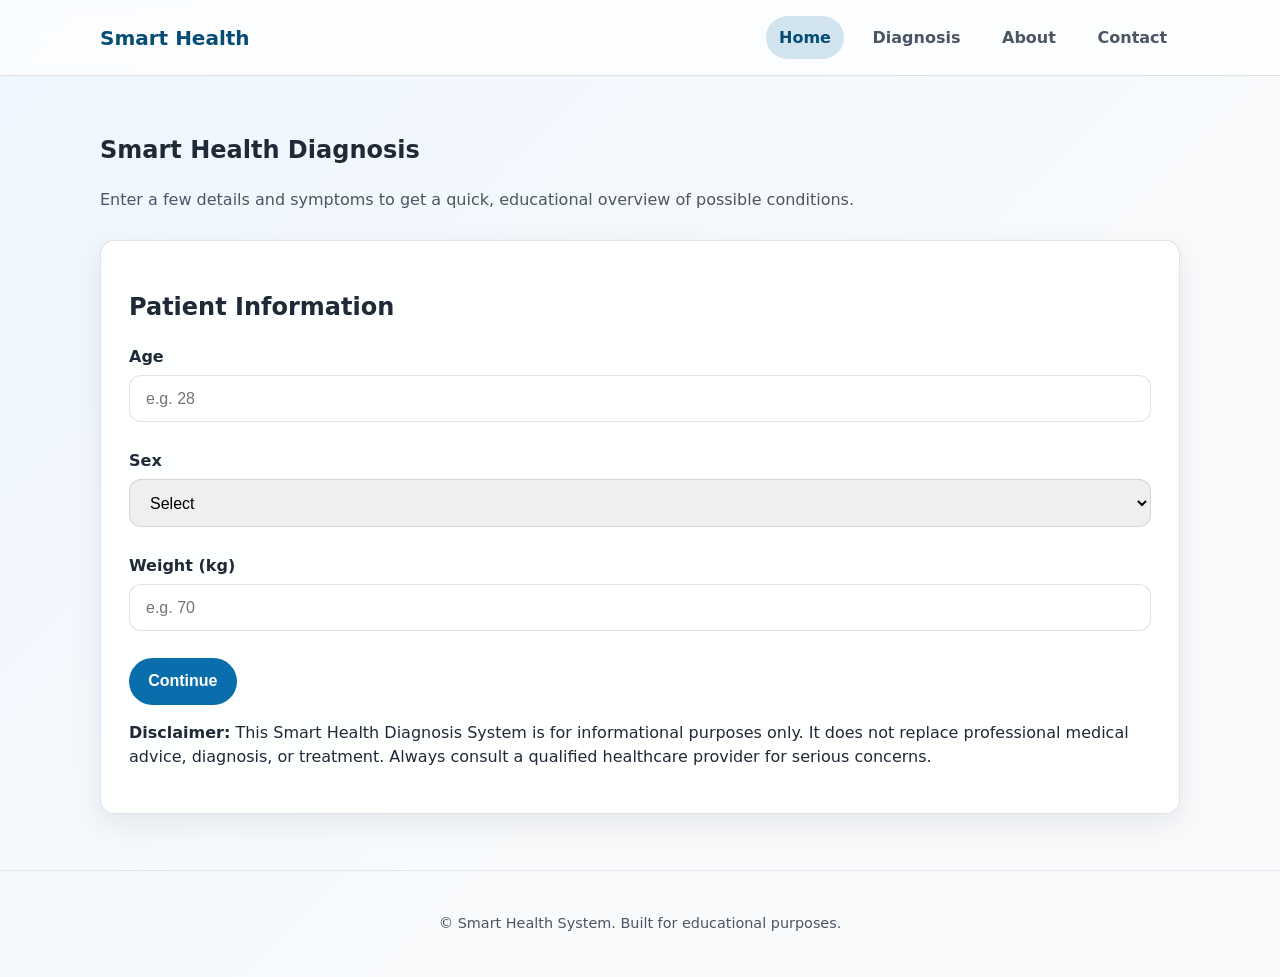
==== index.html @ c94cb052 "First save of my assignment files" ====
<!DOCTYPE html>
<html>
<head>
<title>Smart Health System</title>
<link rel="stylesheet" href="style.css">
</head>

<body>
  <div class="bg-slideshow">
    <div class="bg-slide"></div>
    <div class="bg-slide"></div>
    <div class="bg-slide"></div>
    <div class="bg-slide"></div>
    <div class="bg-slide"></div>
  </div>
  <div class="page-content">
  <header class="site-header">
    <div class="container header-inner">
      <a href="index.html" class="brand">
        <span class="brand-name">Smart Health</span>
      </a>

      <nav class="primary-nav" aria-label="Primary">
        <a href="index.html" class="active">Home</a>
        <a href="index2.html">Diagnosis</a>
        <a href="about.html">About</a>
        <a href="contact.html">Contact</a>
      </nav>
    </div>
  </header>

  <main class="container">
    <section class="hero">
      <h1>Smart Health Diagnosis</h1>
      <p class="lead">Enter a few details and symptoms to get a quick, educational overview of possible conditions.</p>
    </section>

    <section class="panel" aria-labelledby="patient-info-heading">
      <h2 id="patient-info-heading">Patient Information</h2>

      <form id="patientForm" novalidate>
        <div class="field-group">
          <label for="age">Age</label>
          <input type="number" id="age" name="age" min="0" placeholder="e.g. 28" required>
          <span class="field-error" id="ageError" aria-live="polite"></span>
        </div>

        <div class="field-group">
          <label for="sex">Sex</label>
          <select id="sex" name="sex" required>
            <option value="">Select</option>
            <option value="male">Male</option>
            <option value="female">Female</option>
            <option value="none">Prefer not to say</option>
          </select>
          <span class="field-error" id="sexError" aria-live="polite"></span>
        </div>

        <div class="field-group">
          <label for="weight">Weight (kg)</label>
          <input type="number" id="weight" name="weight" min="1" placeholder="e.g. 70" required>
          <span class="field-error" id="weightError" aria-live="polite"></span>
        </div>

        <button type="submit" class="primary-button">Continue</button>
      </form>

      <p class="disclaimer">
        <strong>Disclaimer:</strong> This Smart Health Diagnosis System is for informational purposes only. It does not replace professional medical advice, diagnosis, or treatment. Always consult a qualified healthcare provider for serious concerns.
      </p>
    </section>
  </main>

  <footer class="site-footer">
    <div class="container">
      <p>© <span id="year"></span> Smart Health System. Built for educational purposes.</p>
    </div>
  </footer>

  <script src="script.js"></script>




  </div>
</body>
</html>
---- style.css ----
/* Base */
:root {
  --bg: #e8f0ff;
  --panel: #ffffff;
  --text: #1f2937;
  --muted: #4b5563;
  --primary: #0b6eac;
  --primary-2: #064c74;
  --accent: #b83280;
  --danger: #dc2626;
  --border: rgba(15, 23, 42, 0.12);
  --shadow: 0 10px 30px rgba(15, 23, 42, 0.08);
  --radius: 14px;
  --max: 1080px;
}

body {
  margin: 0;
  font-family: system-ui, -apple-system, BlinkMacSystemFont, "Segoe UI", sans-serif;
  background: linear-gradient(135deg, rgba(232, 240, 255, 1) 0%, rgba(253, 243, 255, 1) 60%);
  color: var(--text);
  line-height: 1.5;
}

* {
  box-sizing: border-box;
}

body {
  margin: 0;
  font-family: system-ui, -apple-system, BlinkMacSystemFont, "Segoe UI", sans-serif;
  background: linear-gradient(135deg, #eef6ff 0%, #f8fafc 60%);
  color: var(--text);
  line-height: 1.5;
}

a {
  color: inherit;
  text-decoration: none;
}

.container {
  width: min(92%, var(--max));
  margin: 0 auto;
}

/* Header */
.site-header {
  background: rgba(255, 255, 255, 0.72);
  backdrop-filter: blur(12px);
  border-bottom: 1px solid var(--border);
  position: sticky;
  top: 0;
  z-index: 10;
}

.header-inner {
  display: flex;
  align-items: center;
  justify-content: space-between;
  gap: 1rem;
  padding: 1rem 0;
}

.brand {
  display: inline-flex;
  align-items: center;
  gap: 0.5rem;
  font-weight: 700;
  font-size: 1.25rem;
  color: var(--primary-2);
}

.primary-nav {
  display: flex;
  gap: 1rem;
  flex-wrap: wrap;
}

.primary-nav a {
  display: inline-flex;
  align-items: center;
  padding: 0.6rem 0.8rem;
  border-radius: 999px;
  font-weight: 600;
  color: var(--muted);
  transition: background 150ms ease, color 150ms ease;
}

.primary-nav a:hover,
.primary-nav a:focus {
  background: rgba(11, 110, 172, 0.12);
  color: var(--primary);
}

.primary-nav a.active {
  background: rgba(11, 110, 172, 0.18);
  color: var(--primary-2);
}

/* Main layout */
main {
  padding: 2.25rem 0 3.5rem;
}

.panel {
  background: rgba(255, 255, 255, 0.9);
  border: 1px solid var(--border);
  border-radius: var(--radius);
  padding: 1.75rem;
  margin-top: 1.75rem;
  box-shadow: var(--shadow);
}

.lead {
  margin-top: 0.25rem;
  margin-bottom: 1.5rem;
  color: var(--muted);
}

.disease-summary {
  display: grid;
  grid-template-columns: repeat(auto-fit, minmax(220px, 1fr));
  gap: 1.25rem;
  margin-top: 1.5rem;
}

.disease-summary__item {
  padding: 1.2rem;
  border: 1px solid rgba(11, 110, 172, 0.15);
  border-radius: 1rem;
  background: rgba(255, 255, 255, 0.9);
}

.disease-summary__item h3 {
  margin-top: 0;
  color: var(--primary-2);
}

.disease-summary__item ul {
  margin: 0.6rem 0 0;
  padding-left: 1.25rem;
  color: var(--muted);
}

.contact-form textarea {
  min-height: 140px;
  resize: vertical;
  max-width: 520px;
  margin-top: 0.75rem;
}

.field-group {
  display: grid;
  gap: 0.4rem;
}

.field-group label {
  font-weight: 600;
  color: var(--text);
}

input,
select {
  width: 100%;
  padding: 0.85rem 1rem;
  border-radius: 0.75rem;
  border: 1px solid var(--border);
  outline: none;
  font-size: 1rem;
}

input:focus,
select:focus {
  border-color: var(--primary);
  box-shadow: 0 0 0 4px rgba(11, 110, 172, 0.14);
}

textarea {
  width: 100%;
  padding: 0.85rem 1rem;
  border-radius: 0.75rem;
  border: 1px solid var(--border);
  outline: none;
  font-size: 1rem;
  resize: vertical;
}

textarea:focus {
  border-color: var(--primary);
  box-shadow: 0 0 0 4px rgba(11, 110, 172, 0.14);
}

.field-error {
  min-height: 1.25rem;
  font-size: 0.85rem;
  color: var(--danger);
}

.primary-button {
  display: inline-flex;
  align-items: center;
  justify-content: center;
  padding: 0.9rem 1.2rem;
  border-radius: 999px;
  border: none;
  background: var(--primary);
  color: white;
  font-size: 1rem;
  font-weight: 700;
  cursor: pointer;
  transition: transform 160ms ease, box-shadow 160ms ease;
}

.primary-button:hover,
.primary-button:focus {
  transform: translateY(-1px);
  box-shadow: 0 12px 30px rgba(11, 110, 172, 0.15);
}

.primary-button:active {
  transform: translateY(0);
  box-shadow: 0 8px 24px rgba(11, 110, 172, 0.2);
}

.loading {
  margin-top: 0.75rem;
  font-weight: 600;
  color: var(--primary-2);
}

.result {
  margin-top: 1.25rem;
  line-height: 1.6;
  word-break: break-word;
}

/* Disease grid */
.disease-grid {
  display: grid;
  grid-template-columns: repeat(auto-fit, minmax(220px, 1fr));
  gap: 1rem;
  margin-top: 1rem;
}

.card {
  background: rgba(255, 255, 255, 0.9);
  border-radius: 1rem;
  box-shadow: 0 16px 30px rgba(15, 23, 42, 0.08);
  overflow: hidden;
  cursor: pointer;
  transition: transform 200ms ease, box-shadow 200ms ease;
  border: 1px solid rgba(15, 23, 42, 0.08);
}

.card:hover {
  transform: translateY(-6px);
  box-shadow: 0 22px 36px rgba(15, 23, 42, 0.16);
}

.card img {
  width: 100%;
  height: 160px;
  object-fit: cover;
}

.card h3 {
  margin: 1rem 1rem 0.25rem;
  font-size: 1.1rem;
}

.card p {
  margin: 0 1rem 1rem;
  color: var(--muted);
  font-size: 0.95rem;
}

/* Modal */
.modal {
  position: fixed;
  inset: 0;
  display: grid;
  place-items: center;
  padding: 1.5rem;
  z-index: 20;
}

.modal[hidden] {
  display: none;
}

.modal-backdrop {
  position: absolute;
  inset: 0;
  background: rgba(15, 23, 42, 0.55);
}

.modal-content {
  position: relative;
  background: whitesmoke;
  border-radius: 1rem;
  padding: 1.5rem 1.5rem 1.5rem;
  max-width: 560px;
  width: 100%;
  box-shadow: 0 24px 50px rgba(15, 23, 42, 0.25);
  overflow: hidden;
  outline: none;
}

.modal-close {
  position: absolute;
  top: 0.8rem;
  right: 0.8rem;
  background: rgba(15, 23, 42, 0.08);
  border: none;
  width: 2.2rem;
  height: 2.2rem;
  border-radius: 999px;
  cursor: pointer;
  font-size: 1.2rem;
  color: var(--text);
}

.modal-close:hover,
.modal-close:focus {
  background: rgba(11, 110, 172, 0.18);
  color: var(--primary);
}

.modal-text {
  margin-top: 1rem;
  color: var(--muted);
}

.modal-video {
  margin-top: 1.25rem;
}

.video-wrapper {
  position: relative;
  width: 100%;
  padding-top: 56.25%; /* 16:9 aspect ratio */
  overflow: hidden;
}

.video-wrapper iframe {
  position: absolute;
  inset: 0;
  width: 100%;
  height: 100%;
  border: 0;
}

.modal-footnote {
  margin-top: 1.2rem;
  font-size: 0.85rem;
  color: var(--muted);
}

/* Footer */
.site-footer {
  padding: 1.75rem 0;
  text-align: center;
  font-size: 0.9rem;
  color: var(--muted);
  border-top: 1px solid rgba(15, 23, 42, 0.08);
}

/* Utilities */
.sr-only {
  position: absolute;
  width: 1px;
  height: 1px;
  padding: 0;
  margin: -1px;
  overflow: hidden;
  clip: rect(0, 0, 0, 0);
  white-space: nowrap;
  border: 0;
}

@media (max-width: 600px) {
  .header-inner {
    flex-direction: column;
    align-items: flex-start;
    gap: 0.75rem;
  }

  .primary-nav {
    width: 100%;
    justify-content: flex-start;
    flex-wrap: wrap;
  }

  .primary-nav a {
    flex: 1 1 auto;
    text-align: center;
  }
}

/* Slideshow background styles */
/* full-screen slideshow container behind page content */
.bg-slideshow{
	position:fixed;
	inset:0; /* top:0; right:0; bottom:0; left:0; */
	z-index:-1; /* behind content */
	overflow:hidden;
}
.bg-slide{
	position:absolute;
	inset:0;
	background-size:cover;
	background-position:center;
	background-repeat:no-repeat;
	opacity:0;
	transition:opacity 1s ease-in-out;
}
.bg-slide.active{
	opacity:1;
}
.bg-slide:nth-child(1) { background-image: url('hospital-1.webp'); }
.bg-slide:nth-child(2) { background-image: url('hospital-2.webp'); }
.bg-slide:nth-child(3) { background-image: url('hospital-3.webp'); }
.bg-slide:nth-child(4) { background-image: url('hospital-4.webp'); }
.bg-slide:nth-child(5) { background-image: url('Hopital-5.webp'); }

/* ensure page content sits above slideshow */
.page-content{
	position:relative;
	z-index:1;
}

/* small responsive tweak for cards so text remains readable */
.card{
	background:rgba(255,255,255,0.9);
}

/* Pure CSS fade slideshow for the page background.
	 Usage (HTML):
	 <div class="bg-slideshow">
		 <div class="bg-slide"></div>
		 <div class="bg-slide"></div>
		 <div class="bg-slide"></div>
	 </div>

	 Add/remove .bg-slide elements to match the number of images.
	 Images are assigned via the nth-child rules below (or override inline).
*/

/* Fade keyframes: slide fades in, stays, then fades out */
@keyframes bg-fade {
	0% { opacity: 0; }
	8% { opacity: 1; }
	33% { opacity: 1; }
	41% { opacity: 0; }
	100% { opacity: 0; }
}

/* apply animation and base layout to each slide */
.bg-slideshow .bg-slide{
	position:absolute;
	inset:0;
	background-size:cover;
	background-position:center;
	background-repeat:no-repeat;
	opacity:0;
	animation-name: bg-fade;
	animation-duration: 15s; /* total cycle per slide set */
	animation-timing-function: ease-in-out;
	animation-iteration-count: infinite;
	animation-fill-mode: both;
}

/* Stagger start times so slides take turns.
	 For N slides set duration = N * visibleTime (here 3 * 5s = 15s).
	 Adjust the delays and duration to change timing. */
.bg-slideshow .bg-slide:nth-child(1){
	animation-delay: 0s;
	background-image: url('hospital-1.webp');
}
.bg-slideshow .bg-slide:nth-child(2){
	animation-delay: 5s;
	background-image: url('hospital-2.webp');
}
.bg-slideshow .bg-slide:nth-child(3){
	animation-delay: 10s;
	background-image: url('hospital-3.webp');
}
.bg-slideshow .bg-slide:nth-child(4){
	animation-delay: 15s;
	background-image: url('hospital-4.webp');
}
.bg-slideshow .bg-slide:nth-child(5){
	animation-delay: 20s;
	background-image: url('hospital-5.webp');
}

/* Optional: add more nth-child rules for extra slides */

/* mobile perf note: consider disabling animation on small screens */
@media (max-width:600px){
	.bg-slideshow{ background: #eef6ff; }
	.bg-slideshow .bg-slide{ display:none; }
}
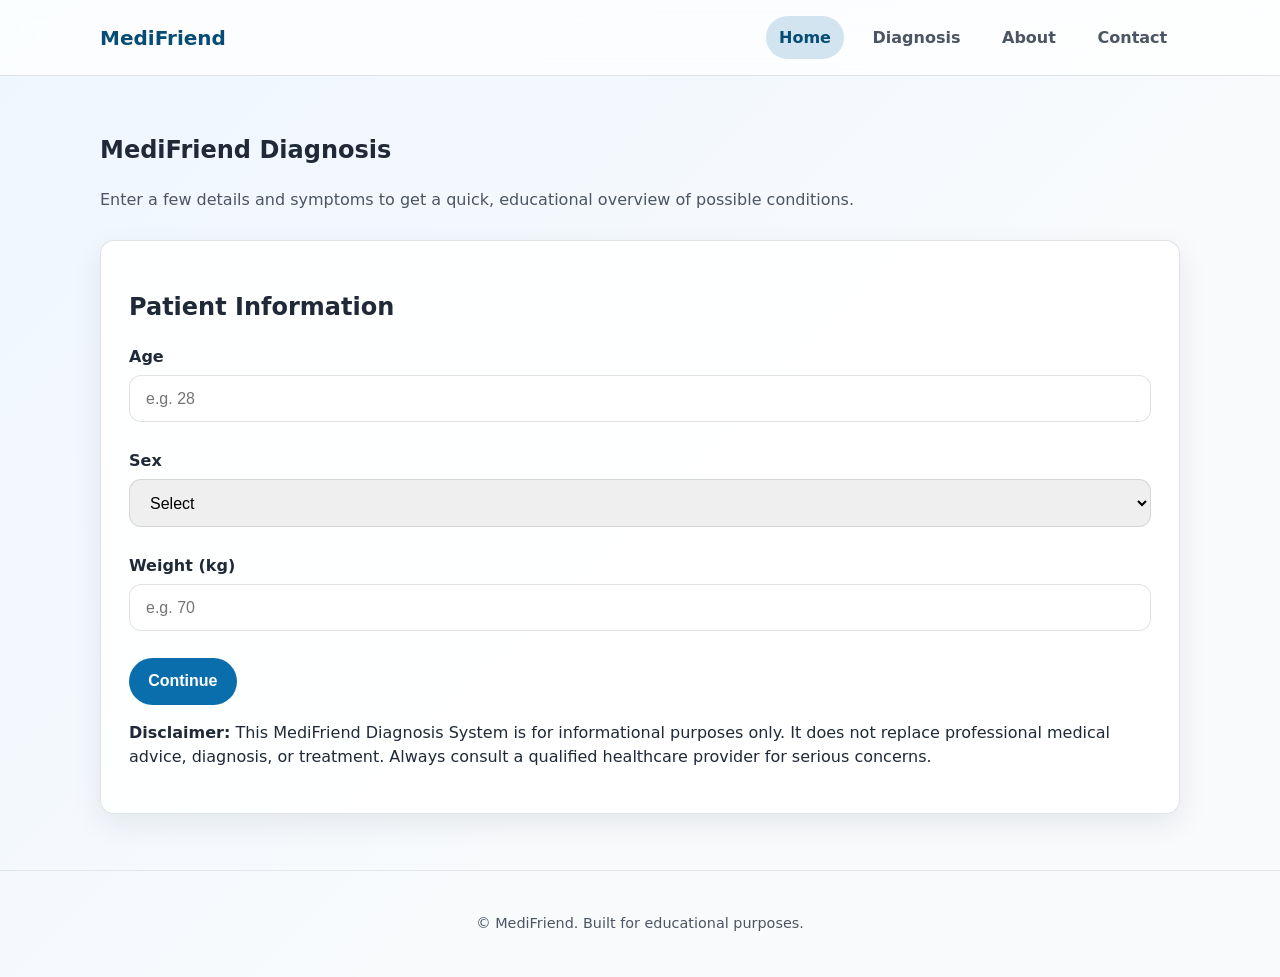
==== commit 0ccb1502: "Add files via upload" ====
--- a/index.html
+++ b/index.html
@@ -1,87 +1,87 @@
-<!DOCTYPE html>
-<html>
-<head>
-<title>Smart Health System</title>
-<link rel="stylesheet" href="style.css">
-</head>
-
-<body>
-  <div class="bg-slideshow">
-    <div class="bg-slide"></div>
-    <div class="bg-slide"></div>
-    <div class="bg-slide"></div>
-    <div class="bg-slide"></div>
-    <div class="bg-slide"></div>
-  </div>
-  <div class="page-content">
-  <header class="site-header">
-    <div class="container header-inner">
-      <a href="index.html" class="brand">
-        <span class="brand-name">Smart Health</span>
-      </a>
-
-      <nav class="primary-nav" aria-label="Primary">
-        <a href="index.html" class="active">Home</a>
-        <a href="index2.html">Diagnosis</a>
-        <a href="about.html">About</a>
-        <a href="contact.html">Contact</a>
-      </nav>
-    </div>
-  </header>
-
-  <main class="container">
-    <section class="hero">
-      <h1>Smart Health Diagnosis</h1>
-      <p class="lead">Enter a few details and symptoms to get a quick, educational overview of possible conditions.</p>
-    </section>
-
-    <section class="panel" aria-labelledby="patient-info-heading">
-      <h2 id="patient-info-heading">Patient Information</h2>
-
-      <form id="patientForm" novalidate>
-        <div class="field-group">
-          <label for="age">Age</label>
-          <input type="number" id="age" name="age" min="0" placeholder="e.g. 28" required>
-          <span class="field-error" id="ageError" aria-live="polite"></span>
-        </div>
-
-        <div class="field-group">
-          <label for="sex">Sex</label>
-          <select id="sex" name="sex" required>
-            <option value="">Select</option>
-            <option value="male">Male</option>
-            <option value="female">Female</option>
-            <option value="none">Prefer not to say</option>
-          </select>
-          <span class="field-error" id="sexError" aria-live="polite"></span>
-        </div>
-
-        <div class="field-group">
-          <label for="weight">Weight (kg)</label>
-          <input type="number" id="weight" name="weight" min="1" placeholder="e.g. 70" required>
-          <span class="field-error" id="weightError" aria-live="polite"></span>
-        </div>
-
-        <button type="submit" class="primary-button">Continue</button>
-      </form>
-
-      <p class="disclaimer">
-        <strong>Disclaimer:</strong> This Smart Health Diagnosis System is for informational purposes only. It does not replace professional medical advice, diagnosis, or treatment. Always consult a qualified healthcare provider for serious concerns.
-      </p>
-    </section>
-  </main>
-
-  <footer class="site-footer">
-    <div class="container">
-      <p>© <span id="year"></span> Smart Health System. Built for educational purposes.</p>
-    </div>
-  </footer>
-
-  <script src="script.js"></script>
-
-
-
-
-  </div>
-</body>
+<!DOCTYPE html>
+<html>
+<head>
+<title>MediFriend</title>
+<link rel="stylesheet" href="style.css">
+</head>
+
+<body>
+  <div class="bg-slideshow">
+    <div class="bg-slide"></div>
+    <div class="bg-slide"></div>
+    <div class="bg-slide"></div>
+    <div class="bg-slide"></div>
+    <div class="bg-slide"></div>
+  </div>
+  <div class="page-content">
+  <header class="site-header">
+    <div class="container header-inner">
+      <a href="index.html" class="brand">
+        <span class="brand-name">MediFriend</span>
+      </a>
+
+      <nav class="primary-nav" aria-label="Primary">
+        <a href="index.html" class="active">Home</a>
+        <a href="index2.html">Diagnosis</a>
+        <a href="About.html">About</a>
+        <a href="Contact.html">Contact</a>
+      </nav>
+    </div>
+  </header>
+
+  <main class="container">
+    <section class="hero">
+      <h1>MediFriend Diagnosis</h1>
+      <p class="lead">Enter a few details and symptoms to get a quick, educational overview of possible conditions.</p>
+    </section>
+
+    <section class="panel" aria-labelledby="patient-info-heading">
+      <h2 id="patient-info-heading">Patient Information</h2>
+
+      <form id="patientForm" novalidate>
+        <div class="field-group">
+          <label for="age">Age</label>
+          <input type="number" id="age" name="age" min="0" placeholder="e.g. 28" required>
+          <span class="field-error" id="ageError" aria-live="polite"></span>
+        </div>
+
+        <div class="field-group">
+          <label for="sex">Sex</label>
+          <select id="sex" name="sex" required>
+            <option value="">Select</option>
+            <option value="male">Male</option>
+            <option value="female">Female</option>
+            <option value="none">Prefer not to say</option>
+          </select>
+          <span class="field-error" id="sexError" aria-live="polite"></span>
+        </div>
+
+        <div class="field-group">
+          <label for="weight">Weight (kg)</label>
+          <input type="number" id="weight" name="weight" min="1" placeholder="e.g. 70" required>
+          <span class="field-error" id="weightError" aria-live="polite"></span>
+        </div>
+
+        <button type="submit" class="primary-button">Continue</button>
+      </form>
+
+      <p class="disclaimer">
+        <strong>Disclaimer:</strong> This MediFriend Diagnosis System is for informational purposes only. It does not replace professional medical advice, diagnosis, or treatment. Always consult a qualified healthcare provider for serious concerns.
+      </p>
+    </section>
+  </main>
+
+  <footer class="site-footer">
+    <div class="container">
+      <p>© <span id="year"></span> MediFriend. Built for educational purposes.</p>
+    </div>
+  </footer>
+
+  <script src="script.js"></script>
+
+
+
+
+  </div>
+</body>
 </html>
--- a/style.css
+++ b/style.css
@@ -1,505 +1,505 @@
-/* Base */
-:root {
-  --bg: #e8f0ff;
-  --panel: #ffffff;
-  --text: #1f2937;
-  --muted: #4b5563;
-  --primary: #0b6eac;
-  --primary-2: #064c74;
-  --accent: #b83280;
-  --danger: #dc2626;
-  --border: rgba(15, 23, 42, 0.12);
-  --shadow: 0 10px 30px rgba(15, 23, 42, 0.08);
-  --radius: 14px;
-  --max: 1080px;
-}
-
-body {
-  margin: 0;
-  font-family: system-ui, -apple-system, BlinkMacSystemFont, "Segoe UI", sans-serif;
-  background: linear-gradient(135deg, rgba(232, 240, 255, 1) 0%, rgba(253, 243, 255, 1) 60%);
-  color: var(--text);
-  line-height: 1.5;
-}
-
-* {
-  box-sizing: border-box;
-}
-
-body {
-  margin: 0;
-  font-family: system-ui, -apple-system, BlinkMacSystemFont, "Segoe UI", sans-serif;
-  background: linear-gradient(135deg, #eef6ff 0%, #f8fafc 60%);
-  color: var(--text);
-  line-height: 1.5;
-}
-
-a {
-  color: inherit;
-  text-decoration: none;
-}
-
-.container {
-  width: min(92%, var(--max));
-  margin: 0 auto;
-}
-
-/* Header */
-.site-header {
-  background: rgba(255, 255, 255, 0.72);
-  backdrop-filter: blur(12px);
-  border-bottom: 1px solid var(--border);
-  position: sticky;
-  top: 0;
-  z-index: 10;
-}
-
-.header-inner {
-  display: flex;
-  align-items: center;
-  justify-content: space-between;
-  gap: 1rem;
-  padding: 1rem 0;
-}
-
-.brand {
-  display: inline-flex;
-  align-items: center;
-  gap: 0.5rem;
-  font-weight: 700;
-  font-size: 1.25rem;
-  color: var(--primary-2);
-}
-
-.primary-nav {
-  display: flex;
-  gap: 1rem;
-  flex-wrap: wrap;
-}
-
-.primary-nav a {
-  display: inline-flex;
-  align-items: center;
-  padding: 0.6rem 0.8rem;
-  border-radius: 999px;
-  font-weight: 600;
-  color: var(--muted);
-  transition: background 150ms ease, color 150ms ease;
-}
-
-.primary-nav a:hover,
-.primary-nav a:focus {
-  background: rgba(11, 110, 172, 0.12);
-  color: var(--primary);
-}
-
-.primary-nav a.active {
-  background: rgba(11, 110, 172, 0.18);
-  color: var(--primary-2);
-}
-
-/* Main layout */
-main {
-  padding: 2.25rem 0 3.5rem;
-}
-
-.panel {
-  background: rgba(255, 255, 255, 0.9);
-  border: 1px solid var(--border);
-  border-radius: var(--radius);
-  padding: 1.75rem;
-  margin-top: 1.75rem;
-  box-shadow: var(--shadow);
-}
-
-.lead {
-  margin-top: 0.25rem;
-  margin-bottom: 1.5rem;
-  color: var(--muted);
-}
-
-.disease-summary {
-  display: grid;
-  grid-template-columns: repeat(auto-fit, minmax(220px, 1fr));
-  gap: 1.25rem;
-  margin-top: 1.5rem;
-}
-
-.disease-summary__item {
-  padding: 1.2rem;
-  border: 1px solid rgba(11, 110, 172, 0.15);
-  border-radius: 1rem;
-  background: rgba(255, 255, 255, 0.9);
-}
-
-.disease-summary__item h3 {
-  margin-top: 0;
-  color: var(--primary-2);
-}
-
-.disease-summary__item ul {
-  margin: 0.6rem 0 0;
-  padding-left: 1.25rem;
-  color: var(--muted);
-}
-
-.contact-form textarea {
-  min-height: 140px;
-  resize: vertical;
-  max-width: 520px;
-  margin-top: 0.75rem;
-}
-
-.field-group {
-  display: grid;
-  gap: 0.4rem;
-}
-
-.field-group label {
-  font-weight: 600;
-  color: var(--text);
-}
-
-input,
-select {
-  width: 100%;
-  padding: 0.85rem 1rem;
-  border-radius: 0.75rem;
-  border: 1px solid var(--border);
-  outline: none;
-  font-size: 1rem;
-}
-
-input:focus,
-select:focus {
-  border-color: var(--primary);
-  box-shadow: 0 0 0 4px rgba(11, 110, 172, 0.14);
-}
-
-textarea {
-  width: 100%;
-  padding: 0.85rem 1rem;
-  border-radius: 0.75rem;
-  border: 1px solid var(--border);
-  outline: none;
-  font-size: 1rem;
-  resize: vertical;
-}
-
-textarea:focus {
-  border-color: var(--primary);
-  box-shadow: 0 0 0 4px rgba(11, 110, 172, 0.14);
-}
-
-.field-error {
-  min-height: 1.25rem;
-  font-size: 0.85rem;
-  color: var(--danger);
-}
-
-.primary-button {
-  display: inline-flex;
-  align-items: center;
-  justify-content: center;
-  padding: 0.9rem 1.2rem;
-  border-radius: 999px;
-  border: none;
-  background: var(--primary);
-  color: white;
-  font-size: 1rem;
-  font-weight: 700;
-  cursor: pointer;
-  transition: transform 160ms ease, box-shadow 160ms ease;
-}
-
-.primary-button:hover,
-.primary-button:focus {
-  transform: translateY(-1px);
-  box-shadow: 0 12px 30px rgba(11, 110, 172, 0.15);
-}
-
-.primary-button:active {
-  transform: translateY(0);
-  box-shadow: 0 8px 24px rgba(11, 110, 172, 0.2);
-}
-
-.loading {
-  margin-top: 0.75rem;
-  font-weight: 600;
-  color: var(--primary-2);
-}
-
-.result {
-  margin-top: 1.25rem;
-  line-height: 1.6;
-  word-break: break-word;
-}
-
-/* Disease grid */
-.disease-grid {
-  display: grid;
-  grid-template-columns: repeat(auto-fit, minmax(220px, 1fr));
-  gap: 1rem;
-  margin-top: 1rem;
-}
-
-.card {
-  background: rgba(255, 255, 255, 0.9);
-  border-radius: 1rem;
-  box-shadow: 0 16px 30px rgba(15, 23, 42, 0.08);
-  overflow: hidden;
-  cursor: pointer;
-  transition: transform 200ms ease, box-shadow 200ms ease;
-  border: 1px solid rgba(15, 23, 42, 0.08);
-}
-
-.card:hover {
-  transform: translateY(-6px);
-  box-shadow: 0 22px 36px rgba(15, 23, 42, 0.16);
-}
-
-.card img {
-  width: 100%;
-  height: 160px;
-  object-fit: cover;
-}
-
-.card h3 {
-  margin: 1rem 1rem 0.25rem;
-  font-size: 1.1rem;
-}
-
-.card p {
-  margin: 0 1rem 1rem;
-  color: var(--muted);
-  font-size: 0.95rem;
-}
-
-/* Modal */
-.modal {
-  position: fixed;
-  inset: 0;
-  display: grid;
-  place-items: center;
-  padding: 1.5rem;
-  z-index: 20;
-}
-
-.modal[hidden] {
-  display: none;
-}
-
-.modal-backdrop {
-  position: absolute;
-  inset: 0;
-  background: rgba(15, 23, 42, 0.55);
-}
-
-.modal-content {
-  position: relative;
-  background: whitesmoke;
-  border-radius: 1rem;
-  padding: 1.5rem 1.5rem 1.5rem;
-  max-width: 560px;
-  width: 100%;
-  box-shadow: 0 24px 50px rgba(15, 23, 42, 0.25);
-  overflow: hidden;
-  outline: none;
-}
-
-.modal-close {
-  position: absolute;
-  top: 0.8rem;
-  right: 0.8rem;
-  background: rgba(15, 23, 42, 0.08);
-  border: none;
-  width: 2.2rem;
-  height: 2.2rem;
-  border-radius: 999px;
-  cursor: pointer;
-  font-size: 1.2rem;
-  color: var(--text);
-}
-
-.modal-close:hover,
-.modal-close:focus {
-  background: rgba(11, 110, 172, 0.18);
-  color: var(--primary);
-}
-
-.modal-text {
-  margin-top: 1rem;
-  color: var(--muted);
-}
-
-.modal-video {
-  margin-top: 1.25rem;
-}
-
-.video-wrapper {
-  position: relative;
-  width: 100%;
-  padding-top: 56.25%; /* 16:9 aspect ratio */
-  overflow: hidden;
-}
-
-.video-wrapper iframe {
-  position: absolute;
-  inset: 0;
-  width: 100%;
-  height: 100%;
-  border: 0;
-}
-
-.modal-footnote {
-  margin-top: 1.2rem;
-  font-size: 0.85rem;
-  color: var(--muted);
-}
-
-/* Footer */
-.site-footer {
-  padding: 1.75rem 0;
-  text-align: center;
-  font-size: 0.9rem;
-  color: var(--muted);
-  border-top: 1px solid rgba(15, 23, 42, 0.08);
-}
-
-/* Utilities */
-.sr-only {
-  position: absolute;
-  width: 1px;
-  height: 1px;
-  padding: 0;
-  margin: -1px;
-  overflow: hidden;
-  clip: rect(0, 0, 0, 0);
-  white-space: nowrap;
-  border: 0;
-}
-
-@media (max-width: 600px) {
-  .header-inner {
-    flex-direction: column;
-    align-items: flex-start;
-    gap: 0.75rem;
-  }
-
-  .primary-nav {
-    width: 100%;
-    justify-content: flex-start;
-    flex-wrap: wrap;
-  }
-
-  .primary-nav a {
-    flex: 1 1 auto;
-    text-align: center;
-  }
-}
-
-/* Slideshow background styles */
-/* full-screen slideshow container behind page content */
-.bg-slideshow{
-	position:fixed;
-	inset:0; /* top:0; right:0; bottom:0; left:0; */
-	z-index:-1; /* behind content */
-	overflow:hidden;
-}
-.bg-slide{
-	position:absolute;
-	inset:0;
-	background-size:cover;
-	background-position:center;
-	background-repeat:no-repeat;
-	opacity:0;
-	transition:opacity 1s ease-in-out;
-}
-.bg-slide.active{
-	opacity:1;
-}
-.bg-slide:nth-child(1) { background-image: url('hospital-1.webp'); }
-.bg-slide:nth-child(2) { background-image: url('hospital-2.webp'); }
-.bg-slide:nth-child(3) { background-image: url('hospital-3.webp'); }
-.bg-slide:nth-child(4) { background-image: url('hospital-4.webp'); }
-.bg-slide:nth-child(5) { background-image: url('Hopital-5.webp'); }
-
-/* ensure page content sits above slideshow */
-.page-content{
-	position:relative;
-	z-index:1;
-}
-
-/* small responsive tweak for cards so text remains readable */
-.card{
-	background:rgba(255,255,255,0.9);
-}
-
-/* Pure CSS fade slideshow for the page background.
-	 Usage (HTML):
-	 <div class="bg-slideshow">
-		 <div class="bg-slide"></div>
-		 <div class="bg-slide"></div>
-		 <div class="bg-slide"></div>
-	 </div>
-
-	 Add/remove .bg-slide elements to match the number of images.
-	 Images are assigned via the nth-child rules below (or override inline).
-*/
-
-/* Fade keyframes: slide fades in, stays, then fades out */
-@keyframes bg-fade {
-	0% { opacity: 0; }
-	8% { opacity: 1; }
-	33% { opacity: 1; }
-	41% { opacity: 0; }
-	100% { opacity: 0; }
-}
-
-/* apply animation and base layout to each slide */
-.bg-slideshow .bg-slide{
-	position:absolute;
-	inset:0;
-	background-size:cover;
-	background-position:center;
-	background-repeat:no-repeat;
-	opacity:0;
-	animation-name: bg-fade;
-	animation-duration: 15s; /* total cycle per slide set */
-	animation-timing-function: ease-in-out;
-	animation-iteration-count: infinite;
-	animation-fill-mode: both;
-}
-
-/* Stagger start times so slides take turns.
-	 For N slides set duration = N * visibleTime (here 3 * 5s = 15s).
-	 Adjust the delays and duration to change timing. */
-.bg-slideshow .bg-slide:nth-child(1){
-	animation-delay: 0s;
-	background-image: url('hospital-1.webp');
-}
-.bg-slideshow .bg-slide:nth-child(2){
-	animation-delay: 5s;
-	background-image: url('hospital-2.webp');
-}
-.bg-slideshow .bg-slide:nth-child(3){
-	animation-delay: 10s;
-	background-image: url('hospital-3.webp');
-}
-.bg-slideshow .bg-slide:nth-child(4){
-	animation-delay: 15s;
-	background-image: url('hospital-4.webp');
-}
-.bg-slideshow .bg-slide:nth-child(5){
-	animation-delay: 20s;
-	background-image: url('hospital-5.webp');
-}
-
-/* Optional: add more nth-child rules for extra slides */
-
-/* mobile perf note: consider disabling animation on small screens */
-@media (max-width:600px){
-	.bg-slideshow{ background: #eef6ff; }
-	.bg-slideshow .bg-slide{ display:none; }
-}
-
+/* Base */
+:root {
+  --bg: #e8f0ff;
+  --panel: #ffffff;
+  --text: #1f2937;
+  --muted: #4b5563;
+  --primary: #0b6eac;
+  --primary-2: #064c74;
+  --accent: #b83280;
+  --danger: #dc2626;
+  --border: rgba(15, 23, 42, 0.12);
+  --shadow: 0 10px 30px rgba(15, 23, 42, 0.08);
+  --radius: 14px;
+  --max: 1080px;
+}
+
+body {
+  margin: 0;
+  font-family: system-ui, -apple-system, BlinkMacSystemFont, "Segoe UI", sans-serif;
+  background: linear-gradient(135deg, rgba(232, 240, 255, 1) 0%, rgba(253, 243, 255, 1) 60%);
+  color: var(--text);
+  line-height: 1.5;
+}
+
+* {
+  box-sizing: border-box;
+}
+
+body {
+  margin: 0;
+  font-family: system-ui, -apple-system, BlinkMacSystemFont, "Segoe UI", sans-serif;
+  background: linear-gradient(135deg, #eef6ff 0%, #f8fafc 60%);
+  color: var(--text);
+  line-height: 1.5;
+}
+
+a {
+  color: inherit;
+  text-decoration: none;
+}
+
+.container {
+  width: min(92%, var(--max));
+  margin: 0 auto;
+}
+
+/* Header */
+.site-header {
+  background: rgba(255, 255, 255, 0.72);
+  backdrop-filter: blur(12px);
+  border-bottom: 1px solid var(--border);
+  position: sticky;
+  top: 0;
+  z-index: 10;
+}
+
+.header-inner {
+  display: flex;
+  align-items: center;
+  justify-content: space-between;
+  gap: 1rem;
+  padding: 1rem 0;
+}
+
+.brand {
+  display: inline-flex;
+  align-items: center;
+  gap: 0.5rem;
+  font-weight: 700;
+  font-size: 1.25rem;
+  color: var(--primary-2);
+}
+
+.primary-nav {
+  display: flex;
+  gap: 1rem;
+  flex-wrap: wrap;
+}
+
+.primary-nav a {
+  display: inline-flex;
+  align-items: center;
+  padding: 0.6rem 0.8rem;
+  border-radius: 999px;
+  font-weight: 600;
+  color: var(--muted);
+  transition: background 150ms ease, color 150ms ease;
+}
+
+.primary-nav a:hover,
+.primary-nav a:focus {
+  background: rgba(11, 110, 172, 0.12);
+  color: var(--primary);
+}
+
+.primary-nav a.active {
+  background: rgba(11, 110, 172, 0.18);
+  color: var(--primary-2);
+}
+
+/* Main layout */
+main {
+  padding: 2.25rem 0 3.5rem;
+}
+
+.panel {
+  background: rgba(255, 255, 255, 0.9);
+  border: 1px solid var(--border);
+  border-radius: var(--radius);
+  padding: 1.75rem;
+  margin-top: 1.75rem;
+  box-shadow: var(--shadow);
+}
+
+.lead {
+  margin-top: 0.25rem;
+  margin-bottom: 1.5rem;
+  color: var(--muted);
+}
+
+.disease-summary {
+  display: grid;
+  grid-template-columns: repeat(auto-fit, minmax(220px, 1fr));
+  gap: 1.25rem;
+  margin-top: 1.5rem;
+}
+
+.disease-summary__item {
+  padding: 1.2rem;
+  border: 1px solid rgba(11, 110, 172, 0.15);
+  border-radius: 1rem;
+  background: rgba(255, 255, 255, 0.9);
+}
+
+.disease-summary__item h3 {
+  margin-top: 0;
+  color: var(--primary-2);
+}
+
+.disease-summary__item ul {
+  margin: 0.6rem 0 0;
+  padding-left: 1.25rem;
+  color: var(--muted);
+}
+
+.contact-form textarea {
+  min-height: 140px;
+  resize: vertical;
+  max-width: 520px;
+  margin-top: 0.75rem;
+}
+
+.field-group {
+  display: grid;
+  gap: 0.4rem;
+}
+
+.field-group label {
+  font-weight: 600;
+  color: var(--text);
+}
+
+input,
+select {
+  width: 100%;
+  padding: 0.85rem 1rem;
+  border-radius: 0.75rem;
+  border: 1px solid var(--border);
+  outline: none;
+  font-size: 1rem;
+}
+
+input:focus,
+select:focus {
+  border-color: var(--primary);
+  box-shadow: 0 0 0 4px rgba(11, 110, 172, 0.14);
+}
+
+textarea {
+  width: 100%;
+  padding: 0.85rem 1rem;
+  border-radius: 0.75rem;
+  border: 1px solid var(--border);
+  outline: none;
+  font-size: 1rem;
+  resize: vertical;
+}
+
+textarea:focus {
+  border-color: var(--primary);
+  box-shadow: 0 0 0 4px rgba(11, 110, 172, 0.14);
+}
+
+.field-error {
+  min-height: 1.25rem;
+  font-size: 0.85rem;
+  color: var(--danger);
+}
+
+.primary-button {
+  display: inline-flex;
+  align-items: center;
+  justify-content: center;
+  padding: 0.9rem 1.2rem;
+  border-radius: 999px;
+  border: none;
+  background: var(--primary);
+  color: white;
+  font-size: 1rem;
+  font-weight: 700;
+  cursor: pointer;
+  transition: transform 160ms ease, box-shadow 160ms ease;
+}
+
+.primary-button:hover,
+.primary-button:focus {
+  transform: translateY(-1px);
+  box-shadow: 0 12px 30px rgba(11, 110, 172, 0.15);
+}
+
+.primary-button:active {
+  transform: translateY(0);
+  box-shadow: 0 8px 24px rgba(11, 110, 172, 0.2);
+}
+
+.loading {
+  margin-top: 0.75rem;
+  font-weight: 600;
+  color: var(--primary-2);
+}
+
+.result {
+  margin-top: 1.25rem;
+  line-height: 1.6;
+  word-break: break-word;
+}
+
+/* Disease grid */
+.disease-grid {
+  display: grid;
+  grid-template-columns: repeat(auto-fit, minmax(220px, 1fr));
+  gap: 1rem;
+  margin-top: 1rem;
+}
+
+.card {
+  background: rgba(255, 255, 255, 0.9);
+  border-radius: 1rem;
+  box-shadow: 0 16px 30px rgba(15, 23, 42, 0.08);
+  overflow: hidden;
+  cursor: pointer;
+  transition: transform 200ms ease, box-shadow 200ms ease;
+  border: 1px solid rgba(15, 23, 42, 0.08);
+}
+
+.card:hover {
+  transform: translateY(-6px);
+  box-shadow: 0 22px 36px rgba(15, 23, 42, 0.16);
+}
+
+.card img {
+  width: 100%;
+  height: 160px;
+  object-fit: cover;
+}
+
+.card h3 {
+  margin: 1rem 1rem 0.25rem;
+  font-size: 1.1rem;
+}
+
+.card p {
+  margin: 0 1rem 1rem;
+  color: var(--muted);
+  font-size: 0.95rem;
+}
+
+/* Modal */
+.modal {
+  position: fixed;
+  inset: 0;
+  display: grid;
+  place-items: center;
+  padding: 1.5rem;
+  z-index: 20;
+}
+
+.modal[hidden] {
+  display: none;
+}
+
+.modal-backdrop {
+  position: absolute;
+  inset: 0;
+  background: rgba(15, 23, 42, 0.55);
+}
+
+.modal-content {
+  position: relative;
+  background: whitesmoke;
+  border-radius: 1rem;
+  padding: 1.5rem 1.5rem 1.5rem;
+  max-width: 560px;
+  width: 100%;
+  box-shadow: 0 24px 50px rgba(15, 23, 42, 0.25);
+  overflow: hidden;
+  outline: none;
+}
+
+.modal-close {
+  position: absolute;
+  top: 0.8rem;
+  right: 0.8rem;
+  background: rgba(15, 23, 42, 0.08);
+  border: none;
+  width: 2.2rem;
+  height: 2.2rem;
+  border-radius: 999px;
+  cursor: pointer;
+  font-size: 1.2rem;
+  color: var(--text);
+}
+
+.modal-close:hover,
+.modal-close:focus {
+  background: rgba(11, 110, 172, 0.18);
+  color: var(--primary);
+}
+
+.modal-text {
+  margin-top: 1rem;
+  color: var(--muted);
+}
+
+.modal-video {
+  margin-top: 1.25rem;
+}
+
+.video-wrapper {
+  position: relative;
+  width: 100%;
+  padding-top: 56.25%; /* 16:9 aspect ratio */
+  overflow: hidden;
+}
+
+.video-wrapper iframe {
+  position: absolute;
+  inset: 0;
+  width: 100%;
+  height: 100%;
+  border: 0;
+}
+
+.modal-footnote {
+  margin-top: 1.2rem;
+  font-size: 0.85rem;
+  color: var(--muted);
+}
+
+/* Footer */
+.site-footer {
+  padding: 1.75rem 0;
+  text-align: center;
+  font-size: 0.9rem;
+  color: var(--muted);
+  border-top: 1px solid rgba(15, 23, 42, 0.08);
+}
+
+/* Utilities */
+.sr-only {
+  position: absolute;
+  width: 1px;
+  height: 1px;
+  padding: 0;
+  margin: -1px;
+  overflow: hidden;
+  clip: rect(0, 0, 0, 0);
+  white-space: nowrap;
+  border: 0;
+}
+
+@media (max-width: 600px) {
+  .header-inner {
+    flex-direction: column;
+    align-items: flex-start;
+    gap: 0.75rem;
+  }
+
+  .primary-nav {
+    width: 100%;
+    justify-content: flex-start;
+    flex-wrap: wrap;
+  }
+
+  .primary-nav a {
+    flex: 1 1 auto;
+    text-align: center;
+  }
+}
+
+/* Slideshow background styles */
+/* full-screen slideshow container behind page content */
+.bg-slideshow{
+	position:fixed;
+	inset:0; /* top:0; right:0; bottom:0; left:0; */
+	z-index:-1; /* behind content */
+	overflow:hidden;
+}
+.bg-slide{
+	position:absolute;
+	inset:0;
+	background-size:cover;
+	background-position:center;
+	background-repeat:no-repeat;
+	opacity:0;
+	transition:opacity 1s ease-in-out;
+}
+.bg-slide.active{
+	opacity:1;
+}
+.bg-slide:nth-child(1) { background-image: url('hospital-1.webp'); }
+.bg-slide:nth-child(2) { background-image: url('hospital-2.webp'); }
+.bg-slide:nth-child(3) { background-image: url('hospital-3.webp'); }
+.bg-slide:nth-child(4) { background-image: url('hospital-4.webp'); }
+.bg-slide:nth-child(5) { background-image: url('Hopital-5.webp'); }
+
+/* ensure page content sits above slideshow */
+.page-content{
+	position:relative;
+	z-index:1;
+}
+
+/* small responsive tweak for cards so text remains readable */
+.card{
+	background:rgba(255,255,255,0.9);
+}
+
+/* Pure CSS fade slideshow for the page background.
+	 Usage (HTML):
+	 <div class="bg-slideshow">
+		 <div class="bg-slide"></div>
+		 <div class="bg-slide"></div>
+		 <div class="bg-slide"></div>
+	 </div>
+
+	 Add/remove .bg-slide elements to match the number of images.
+	 Images are assigned via the nth-child rules below (or override inline).
+*/
+
+/* Fade keyframes: slide fades in, stays, then fades out */
+@keyframes bg-fade {
+	0% { opacity: 0; }
+	8% { opacity: 1; }
+	33% { opacity: 1; }
+	41% { opacity: 0; }
+	100% { opacity: 0; }
+}
+
+/* apply animation and base layout to each slide */
+.bg-slideshow .bg-slide{
+	position:absolute;
+	inset:0;
+	background-size:cover;
+	background-position:center;
+	background-repeat:no-repeat;
+	opacity:0;
+	animation-name: bg-fade;
+	animation-duration: 15s; /* total cycle per slide set */
+	animation-timing-function: ease-in-out;
+	animation-iteration-count: infinite;
+	animation-fill-mode: both;
+}
+
+/* Stagger start times so slides take turns.
+	 For N slides set duration = N * visibleTime (here 3 * 5s = 15s).
+	 Adjust the delays and duration to change timing. */
+.bg-slideshow .bg-slide:nth-child(1){
+	animation-delay: 0s;
+	background-image: url('hospital-1.webp');
+}
+.bg-slideshow .bg-slide:nth-child(2){
+	animation-delay: 5s;
+	background-image: url('hospital-2.webp');
+}
+.bg-slideshow .bg-slide:nth-child(3){
+	animation-delay: 10s;
+	background-image: url('hospital-3.webp');
+}
+.bg-slideshow .bg-slide:nth-child(4){
+	animation-delay: 15s;
+	background-image: url('hospital-4.webp');
+}
+.bg-slideshow .bg-slide:nth-child(5){
+	animation-delay: 20s;
+	background-image: url('hospital-5.webp');
+}
+
+/* Optional: add more nth-child rules for extra slides */
+
+/* mobile perf note: consider disabling animation on small screens */
+@media (max-width:600px){
+	.bg-slideshow{ background: #eef6ff; }
+	.bg-slideshow .bg-slide{ display:none; }
+}
+
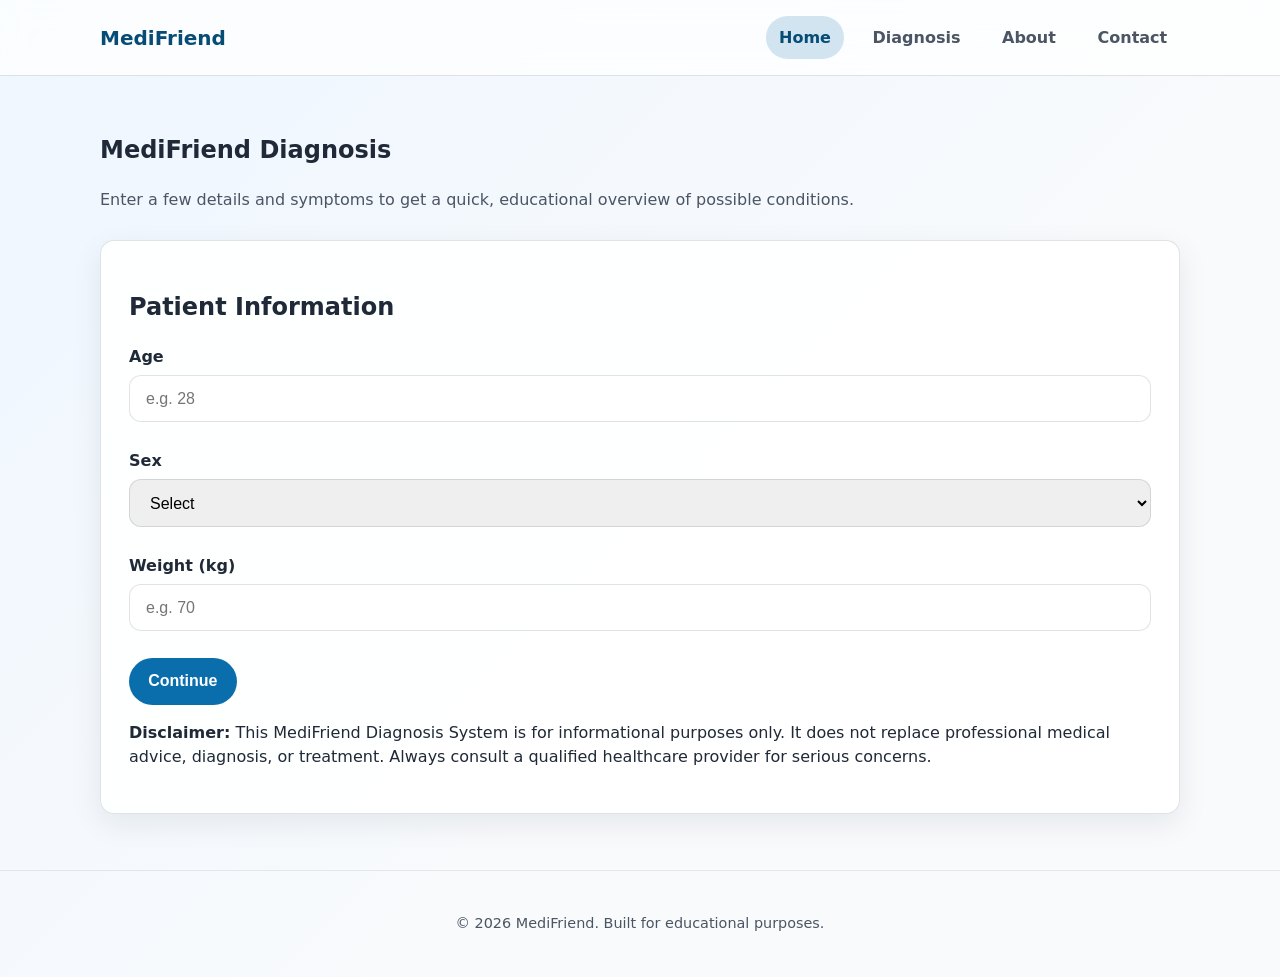
==== commit bd6f93f7: "Fix script filename casing for GitHub Pages" ====
--- a/index.html
+++ b/index.html
@@ -1,87 +1,86 @@
-<!DOCTYPE html>
-<html>
-<head>
-<title>MediFriend</title>
-<link rel="stylesheet" href="style.css">
-</head>
-
-<body>
-  <div class="bg-slideshow">
-    <div class="bg-slide"></div>
-    <div class="bg-slide"></div>
-    <div class="bg-slide"></div>
-    <div class="bg-slide"></div>
-    <div class="bg-slide"></div>
-  </div>
-  <div class="page-content">
-  <header class="site-header">
-    <div class="container header-inner">
-      <a href="index.html" class="brand">
-        <span class="brand-name">MediFriend</span>
-      </a>
-
-      <nav class="primary-nav" aria-label="Primary">
-        <a href="index.html" class="active">Home</a>
-        <a href="index2.html">Diagnosis</a>
-        <a href="About.html">About</a>
-        <a href="Contact.html">Contact</a>
-      </nav>
-    </div>
-  </header>
-
-  <main class="container">
-    <section class="hero">
-      <h1>MediFriend Diagnosis</h1>
-      <p class="lead">Enter a few details and symptoms to get a quick, educational overview of possible conditions.</p>
-    </section>
-
-    <section class="panel" aria-labelledby="patient-info-heading">
-      <h2 id="patient-info-heading">Patient Information</h2>
-
-      <form id="patientForm" novalidate>
-        <div class="field-group">
-          <label for="age">Age</label>
-          <input type="number" id="age" name="age" min="0" placeholder="e.g. 28" required>
-          <span class="field-error" id="ageError" aria-live="polite"></span>
-        </div>
-
-        <div class="field-group">
-          <label for="sex">Sex</label>
-          <select id="sex" name="sex" required>
-            <option value="">Select</option>
-            <option value="male">Male</option>
-            <option value="female">Female</option>
-            <option value="none">Prefer not to say</option>
-          </select>
-          <span class="field-error" id="sexError" aria-live="polite"></span>
-        </div>
-
-        <div class="field-group">
-          <label for="weight">Weight (kg)</label>
-          <input type="number" id="weight" name="weight" min="1" placeholder="e.g. 70" required>
-          <span class="field-error" id="weightError" aria-live="polite"></span>
-        </div>
-
-        <button type="submit" class="primary-button">Continue</button>
-      </form>
-
-      <p class="disclaimer">
-        <strong>Disclaimer:</strong> This MediFriend Diagnosis System is for informational purposes only. It does not replace professional medical advice, diagnosis, or treatment. Always consult a qualified healthcare provider for serious concerns.
-      </p>
-    </section>
-  </main>
-
-  <footer class="site-footer">
-    <div class="container">
-      <p>© <span id="year"></span> MediFriend. Built for educational purposes.</p>
-    </div>
-  </footer>
-
-  <script src="script.js"></script>
-
-
-
-
-  </div>
-</body>
-</html>+﻿<!DOCTYPE html>
+<html>
+<head>
+<title>MediFriend</title>
+<link rel="stylesheet" href="style.css">
+</head>
+
+<body>
+  <div class="bg-slideshow">
+    <div class="bg-slide"></div>
+    <div class="bg-slide"></div>
+    <div class="bg-slide"></div>
+    <div class="bg-slide"></div>
+    <div class="bg-slide"></div>
+  </div>
+  <div class="page-content">
+  <header class="site-header">
+    <div class="container header-inner">
+      <a href="index.html" class="brand">
+        <span class="brand-name">MediFriend</span>
+      </a>
+
+      <nav class="primary-nav" aria-label="Primary">
+        <a href="index.html" class="active">Home</a>
+        <a href="index2.html">Diagnosis</a>
+        <a href="About.html">About</a>
+        <a href="Contact.html">Contact</a>
+      </nav>
+    </div>
+  </header>
+
+  <main class="container">
+    <section class="hero">
+      <h1>MediFriend Diagnosis</h1>
+      <p class="lead">Enter a few details and symptoms to get a quick, educational overview of possible conditions.</p>
+    </section>
+
+    <section class="panel" aria-labelledby="patient-info-heading">
+      <h2 id="patient-info-heading">Patient Information</h2>
+
+      <form id="patientForm" novalidate>
+        <div class="field-group">
+          <label for="age">Age</label>
+          <input type="number" id="age" name="age" min="0" placeholder="e.g. 28" required>
+          <span class="field-error" id="ageError" aria-live="polite"></span>
+        </div>
+
+        <div class="field-group">
+          <label for="sex">Sex</label>
+          <select id="sex" name="sex" required>
+            <option value="">Select</option>
+            <option value="male">Male</option>
+            <option value="female">Female</option>
+            <option value="none">Prefer not to say</option>
+          </select>
+          <span class="field-error" id="sexError" aria-live="polite"></span>
+        </div>
+
+        <div class="field-group">
+          <label for="weight">Weight (kg)</label>
+          <input type="number" id="weight" name="weight" min="1" placeholder="e.g. 70" required>
+          <span class="field-error" id="weightError" aria-live="polite"></span>
+        </div>
+
+        <button type="submit" class="primary-button">Continue</button>
+      </form>
+
+      <p class="disclaimer">
+        <strong>Disclaimer:</strong> This MediFriend Diagnosis System is for informational purposes only. It does not replace professional medical advice, diagnosis, or treatment. Always consult a qualified healthcare provider for serious concerns.
+      </p>
+    </section>
+  </main>
+
+  <footer class="site-footer">
+    <div class="container">
+      <p>© <span id="year"></span> MediFriend. Built for educational purposes.</p>
+    </div>
+  </footer>
+
+  <script src="Script.js"></script>
+
+
+
+  </div>
+</body>
+</html>
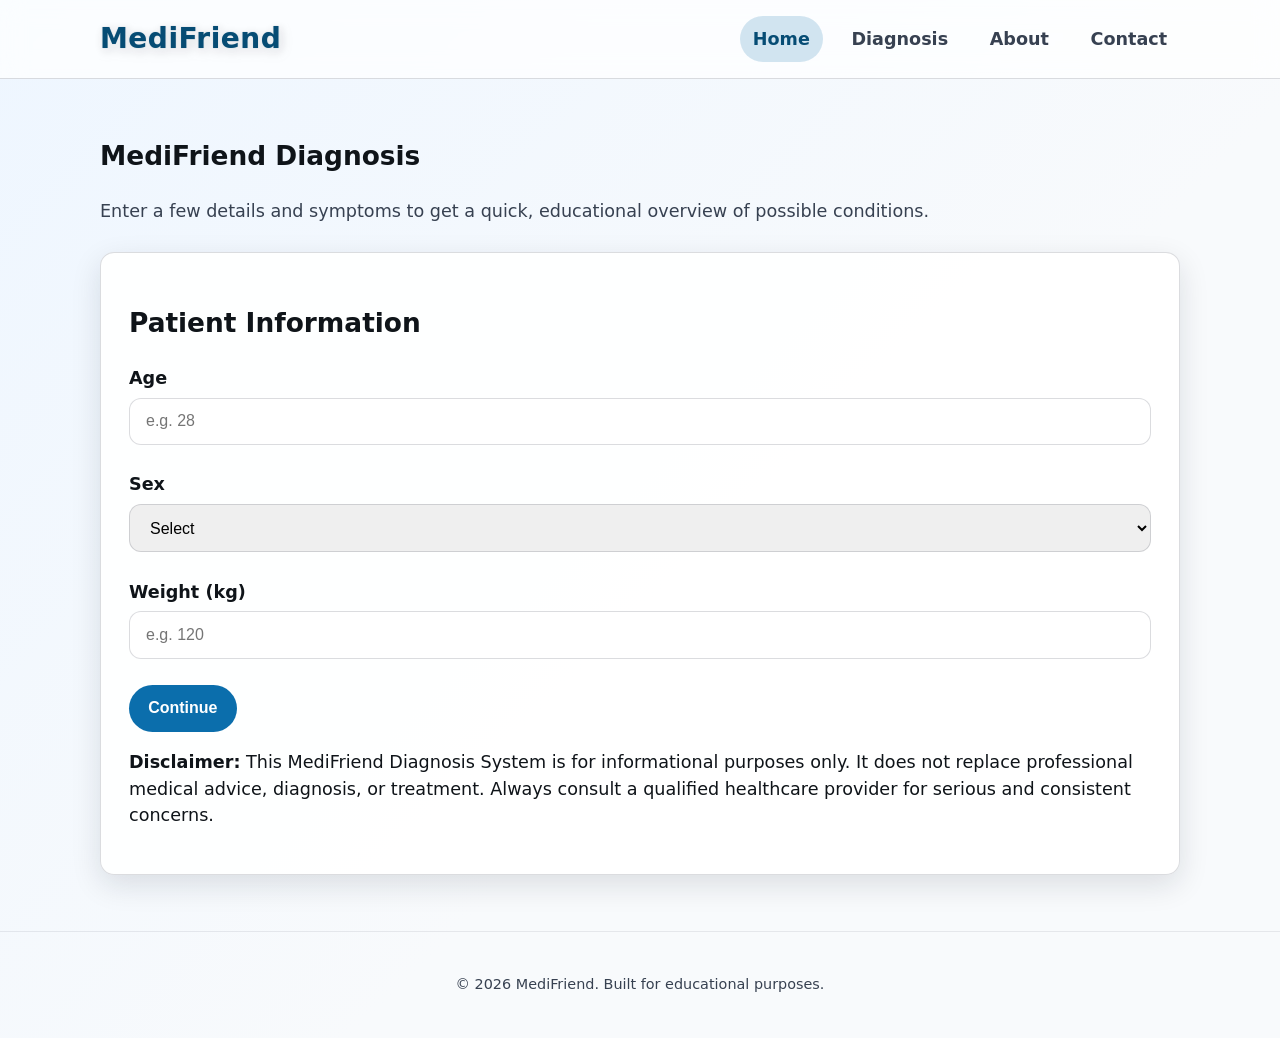
==== commit 880f7e53: "Update MediFriend project files" ====
--- a/index.html
+++ b/index.html
@@ -58,7 +58,7 @@
 
         <div class="field-group">
           <label for="weight">Weight (kg)</label>
-          <input type="number" id="weight" name="weight" min="1" placeholder="e.g. 70" required>
+          <input type="number" id="weight" name="weight" min="0" placeholder="e.g. 120" required>
           <span class="field-error" id="weightError" aria-live="polite"></span>
         </div>
 
@@ -66,7 +66,7 @@
       </form>
 
       <p class="disclaimer">
-        <strong>Disclaimer:</strong> This MediFriend Diagnosis System is for informational purposes only. It does not replace professional medical advice, diagnosis, or treatment. Always consult a qualified healthcare provider for serious concerns.
+        <strong>Disclaimer:</strong> This MediFriend Diagnosis System is for informational purposes only. It does not replace professional medical advice, diagnosis, or treatment. Always consult a qualified healthcare provider for serious and consistent concerns.
       </p>
     </section>
   </main>
@@ -83,4 +83,4 @@
 
   </div>
 </body>
-</html>
+</html>
--- a/style.css
+++ b/style.css
@@ -1,15 +1,14 @@
-/* Base */
 :root {
-  --bg: #e8f0ff;
-  --panel: #ffffff;
-  --text: #1f2937;
-  --muted: #4b5563;
+  --bg: #d1e7ff;
+  --panel: #f8f9fa;
+  --text: #0f1419;
+  --muted: #374151;
   --primary: #0b6eac;
   --primary-2: #064c74;
   --accent: #b83280;
   --danger: #dc2626;
-  --border: rgba(15, 23, 42, 0.12);
-  --shadow: 0 10px 30px rgba(15, 23, 42, 0.08);
+  --border: rgba(15, 23, 42, 0.15);
+  --shadow: 0 10px 30px rgba(15, 23, 42, 0.12);
   --radius: 14px;
   --max: 1080px;
 }
@@ -17,9 +16,10 @@
 body {
   margin: 0;
   font-family: system-ui, -apple-system, BlinkMacSystemFont, "Segoe UI", sans-serif;
-  background: linear-gradient(135deg, rgba(232, 240, 255, 1) 0%, rgba(253, 243, 255, 1) 60%);
+  background: linear-gradient(135deg, rgba(209, 231, 255, 0.8) 0%, rgba(248, 249, 250, 0.9) 60%);
   color: var(--text);
   line-height: 1.5;
+  font-size: 1.1rem;
 }
 
 * {
@@ -67,8 +67,11 @@
   align-items: center;
   gap: 0.5rem;
   font-weight: 700;
-  font-size: 1.25rem;
+  font-size: 1.75rem;
   color: var(--primary-2);
+  text-shadow: 0 2px 8px rgba(255, 255, 255, 0.8), 0 0 1px rgba(6, 76, 116, 0.5);
+  filter: drop-shadow(2px 2px 4px rgba(15, 23, 42, 0.15));
+  letter-spacing: 0.5px;
 }
 
 .primary-nav {
@@ -418,11 +421,12 @@
 .bg-slide.active{
 	opacity:1;
 }
-.bg-slide:nth-child(1) { background-image: url('hospital-1.webp'); }
-.bg-slide:nth-child(2) { background-image: url('hospital-2.webp'); }
-.bg-slide:nth-child(3) { background-image: url('hospital-3.webp'); }
-.bg-slide:nth-child(4) { background-image: url('hospital-4.webp'); }
-.bg-slide:nth-child(5) { background-image: url('Hopital-5.webp'); }
+.bg-slide:nth-child(1) { background-image: url('images/healthcare-1.jpg'); }
+.bg-slide:nth-child(2) { background-image: url('images/healthcare-2.jpg'); }
+.bg-slide:nth-child(3) { background-image: url('images/healthcare-3.jpg'); }
+.bg-slide:nth-child(4) { background-image: url('images/healthcare-4.jpg'); }
+.bg-slide:nth-child(5) { background-image: url('images/healthcare-5.jpg'); }
+.bg-slide:nth-child(6) { background-image: url('images/healthcare-6.jpg'); }
 
 /* ensure page content sits above slideshow */
 .page-content{
@@ -465,7 +469,7 @@
 	background-repeat:no-repeat;
 	opacity:0;
 	animation-name: bg-fade;
-	animation-duration: 15s; /* total cycle per slide set */
+	animation-duration: 30s; /* total cycle per slide set (6 slides * 5s) */
 	animation-timing-function: ease-in-out;
 	animation-iteration-count: infinite;
 	animation-fill-mode: both;
@@ -476,26 +480,28 @@
 	 Adjust the delays and duration to change timing. */
 .bg-slideshow .bg-slide:nth-child(1){
 	animation-delay: 0s;
-	background-image: url('hospital-1.webp');
+	background-image: url('images/healthcare-1.jpg');
 }
 .bg-slideshow .bg-slide:nth-child(2){
 	animation-delay: 5s;
-	background-image: url('hospital-2.webp');
+	background-image: url('images/healthcare-2.jpg');
 }
 .bg-slideshow .bg-slide:nth-child(3){
 	animation-delay: 10s;
-	background-image: url('hospital-3.webp');
+	background-image: url('images/healthcare-3.jpg');
 }
 .bg-slideshow .bg-slide:nth-child(4){
 	animation-delay: 15s;
-	background-image: url('hospital-4.webp');
+	background-image: url('images/healthcare-4.jpg');
 }
 .bg-slideshow .bg-slide:nth-child(5){
 	animation-delay: 20s;
-	background-image: url('hospital-5.webp');
-}
-
-/* Optional: add more nth-child rules for extra slides */
+	background-image: url('images/healthcare-5.jpg');
+}
+.bg-slideshow .bg-slide:nth-child(6){
+	animation-delay: 25s;
+	background-image: url('images/healthcare-6.jpg');
+}
 
 /* mobile perf note: consider disabling animation on small screens */
 @media (max-width:600px){
@@ -503,3 +509,98 @@
 	.bg-slideshow .bg-slide{ display:none; }
 }
 
+
+/* ─── AI Diagnosis Result Styles ─────────────────────────────────────────── */
+
+/* Skeleton loading animation */
+@keyframes shimmer {
+  0%   { background-position: -600px 0; }
+  100% { background-position: 600px 0; }
+}
+
+.ai-loading {
+  display: flex;
+  flex-direction: column;
+  gap: 0.75rem;
+  padding: 1.25rem 0;
+}
+
+.skeleton-line {
+  height: 14px;
+  border-radius: 6px;
+  background: linear-gradient(90deg, #e8eef5 25%, #d1dce8 50%, #e8eef5 75%);
+  background-size: 600px 100%;
+  animation: shimmer 1.4s infinite ease-in-out;
+}
+
+.skeleton-line.wide   { width: 90%; }
+.skeleton-line.medium { width: 65%; }
+.skeleton-line.short  { width: 40%; }
+
+/* AI result card */
+.ai-result-card {
+  margin-top: 1.25rem;
+  border: 1px solid rgba(11, 110, 172, 0.2);
+  border-radius: var(--radius);
+  overflow: hidden;
+  box-shadow: var(--shadow);
+}
+
+.ai-result-header {
+  display: flex;
+  align-items: center;
+  gap: 0.75rem;
+  padding: 0.85rem 1.25rem;
+  background: rgba(11, 110, 172, 0.08);
+  border-bottom: 1px solid rgba(11, 110, 172, 0.15);
+}
+
+.ai-badge {
+  background: var(--primary);
+  color: white;
+  font-size: 0.75rem;
+  font-weight: 700;
+  padding: 0.25rem 0.65rem;
+  border-radius: 999px;
+  letter-spacing: 0.03em;
+}
+
+.ai-disclaimer-inline {
+  font-size: 0.8rem;
+  color: var(--muted);
+}
+
+.ai-result-body {
+  padding: 1.25rem 1.5rem;
+  line-height: 1.7;
+  color: var(--text);
+}
+
+.ai-result-body p {
+  margin: 0.4rem 0;
+}
+
+.ai-condition-title {
+  font-weight: 700;
+  font-size: 1.05rem;
+  color: var(--primary-2);
+  margin-top: 1.1rem !important;
+}
+
+.ai-label-line {
+  color: var(--muted);
+  font-size: 0.95rem;
+}
+
+.ai-result-footer {
+  padding: 0.85rem 1.25rem;
+  background: rgba(220, 38, 38, 0.05);
+  border-top: 1px solid rgba(220, 38, 38, 0.12);
+  font-size: 0.85rem;
+  color: #7f1d1d;
+}
+
+/* Improved placeholder for broken card images */
+.card img {
+  background: #eef6ff;
+}
